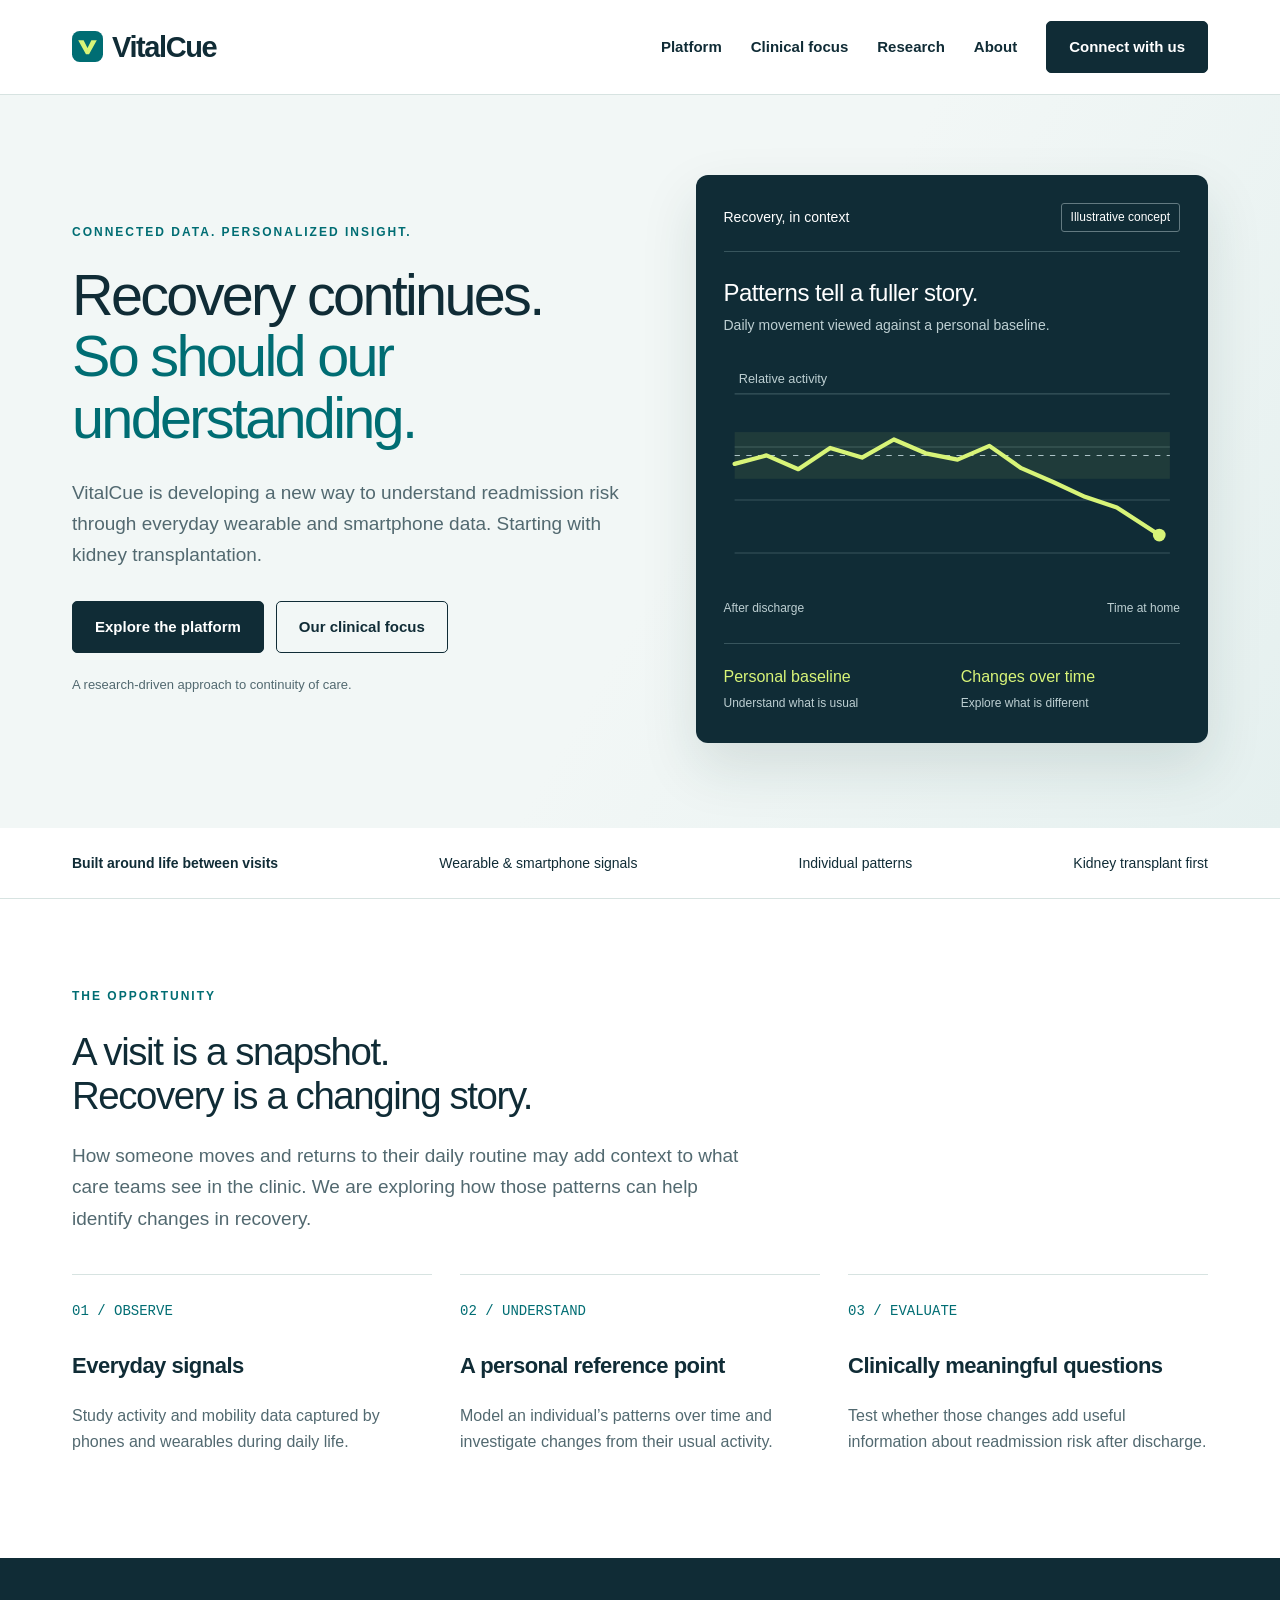
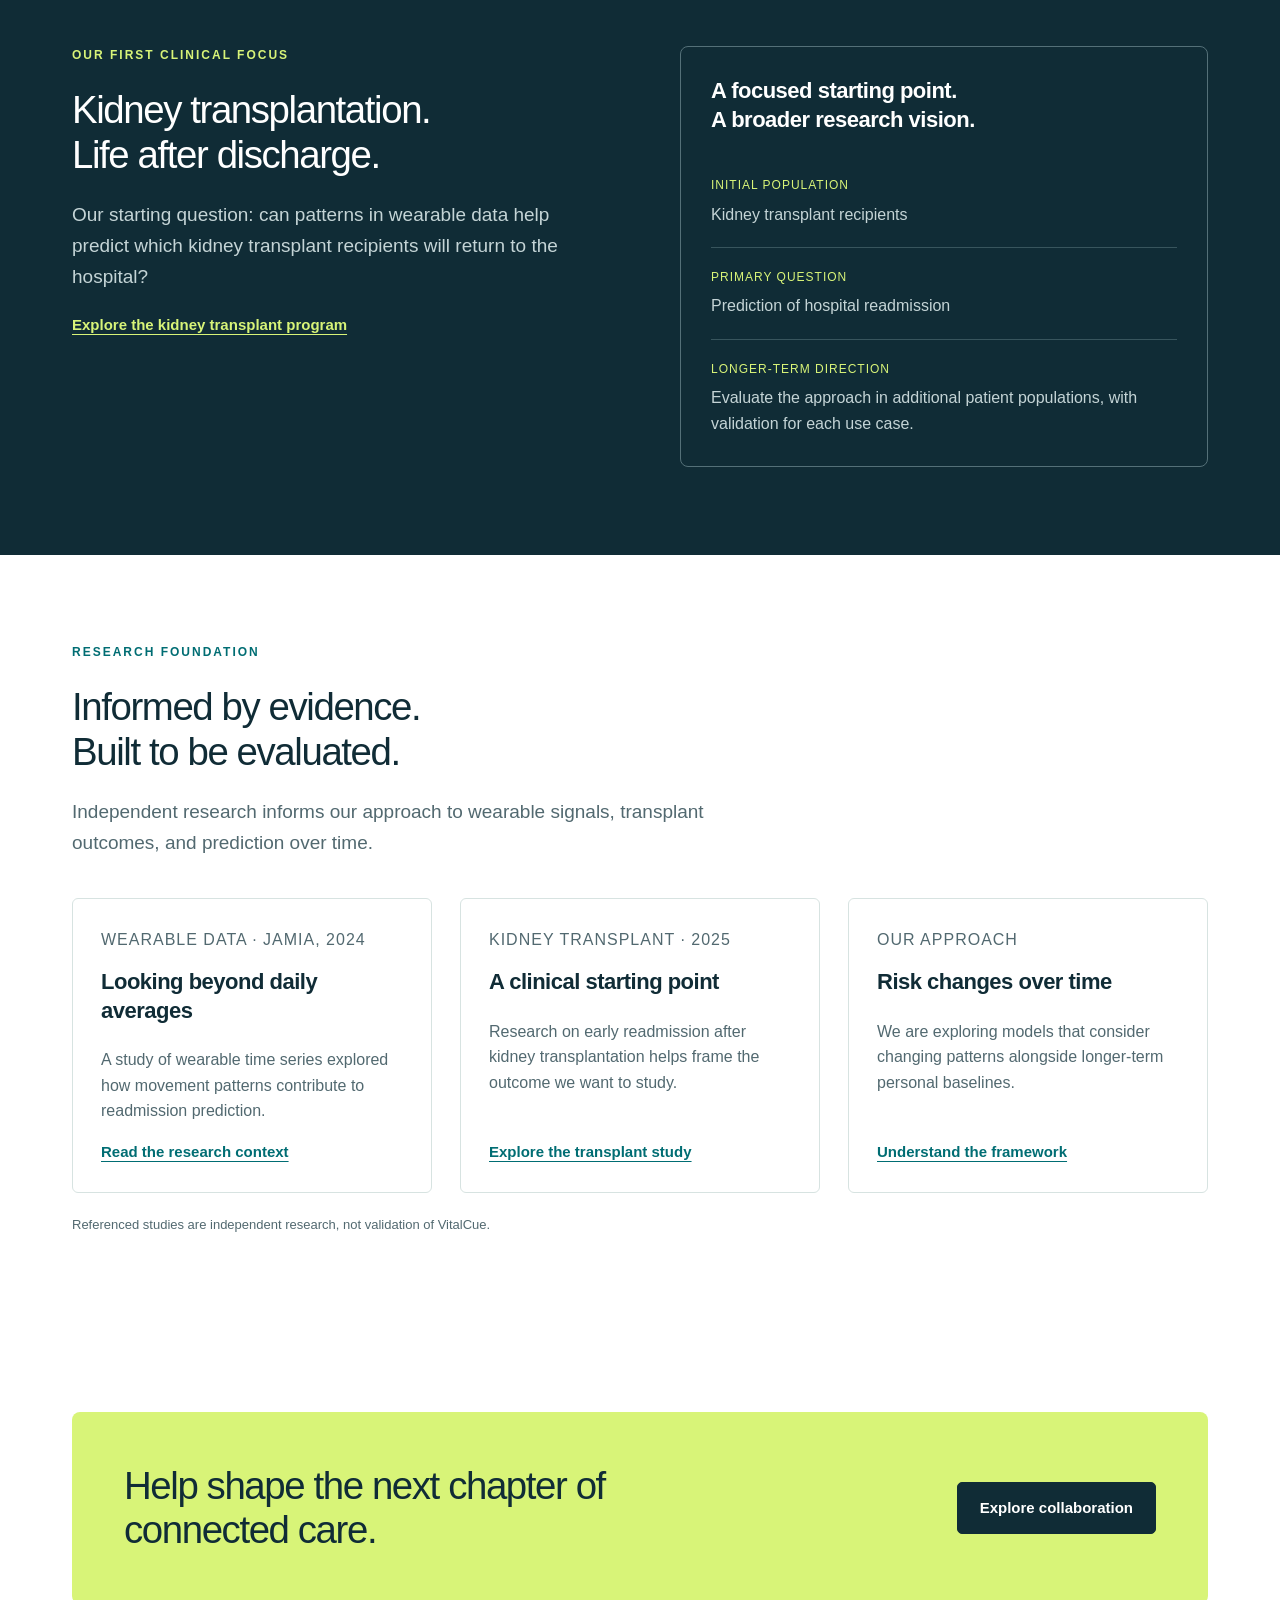
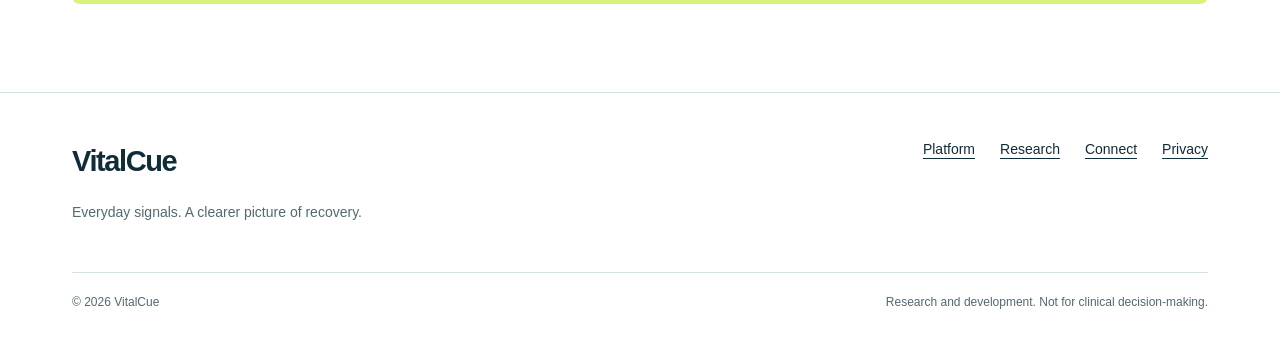
==== index.html @ 7e4739a9 "Add files via upload" ====
<!doctype html>
<html lang="en"><head><meta charset="utf-8"><meta name="viewport" content="width=device-width, initial-scale=1"><title>Understanding recovery beyond the clinic | VitalCue</title><meta name="description" content="VitalCue is developing wearable and smartphone data models to study readmission risk, starting with kidney transplant recipients."><meta name="theme-color" content="#006d73"><meta property="og:title" content="Understanding recovery beyond the clinic | VitalCue"><meta property="og:description" content="VitalCue is developing wearable and smartphone data models to study readmission risk, starting with kidney transplant recipients."><meta property="og:type" content="website"><link rel="icon" href="assets/favicon.svg" type="image/svg+xml"><link rel="stylesheet" href="assets/styles.css"><script defer src="assets/config.js"></script><script defer src="assets/site.js"></script></head>
<body><a class="skip" href="#main">Skip to content</a><header class="header"><div class="wrap nav"><a class="brand" href="index.html" aria-label="VitalCue home"><img src="assets/favicon.svg" alt="" width="31" height="31">VitalCue</a><button class="menu" type="button" aria-expanded="false" aria-controls="navigation">Menu</button><nav class="links" id="navigation" aria-label="Main navigation"><a href="platform.html">Platform</a><a href="clinical-focus.html">Clinical focus</a><a href="research.html">Research</a><a href="about.html">About</a><a class="button" href="contact.html">Connect with us</a></nav></div></header><main id="main">
<section class="hero"><div class="wrap hero-grid"><div><p class="eyebrow">Connected data. Personalized insight.</p><h1>Recovery continues.<br><em>So should our understanding.</em></h1><p class="lead">VitalCue is developing a new way to understand readmission risk through everyday wearable and smartphone data. Starting with kidney transplantation.</p><div class="actions"><a class="button" href="platform.html">Explore the platform</a><a class="button outline" href="clinical-focus.html">Our clinical focus</a></div><p class="note">A research-driven approach to continuity of care.</p></div><div class="signal"><div class="signal-top"><span>Recovery, in context</span><span class="tag">Illustrative concept</span></div><h3>Patterns tell a fuller story.</h3><p>Daily movement viewed against a personal baseline.</p><svg viewBox="0 0 430 210" role="img" aria-labelledby="chart-title chart-desc"><title id="chart-title">Conceptual activity trend after discharge</title><desc id="chart-desc">An illustrative activity line varies around a baseline before declining. It contains no patient data and represents no validated model output.</desc><g stroke="#38555d" stroke-width="1"><path d="M10 30H420M10 80H420M10 130H420M10 180H420"/></g><rect x="10" y="66" width="410" height="44" fill="#d8f478" opacity=".07"/><path d="M10 88H420" stroke="#adc3c7" stroke-dasharray="5 6"/><path d="M10 96L40 88L70 101L100 81L130 90L160 73L190 86L220 92L250 79L280 100L310 113L340 127L370 137L410 163" fill="none" stroke="#d8f478" stroke-width="4" stroke-linecap="round" stroke-linejoin="round"/><circle cx="410" cy="163" r="6" fill="#d8f478"/><text x="14" y="20" fill="#bdcfd2" font-size="12">Relative activity</text></svg><div class="chart-labels"><span>After discharge</span><span>Time at home</span></div><div class="signal-bottom"><div><strong>Personal baseline</strong><span>Understand what is usual</span></div><div><strong>Changes over time</strong><span>Explore what is different</span></div></div></div></div></section>
<div class="strip"><div class="wrap"><strong>Built around life between visits</strong><span>Wearable &amp; smartphone signals</span><span>Individual patterns</span><span>Kidney transplant first</span></div></div>
<section class="section"><div class="wrap"><div class="intro"><p class="eyebrow">The opportunity</p><h2>A visit is a snapshot.<br>Recovery is a changing story.</h2><p class="lead">How someone moves and returns to their daily routine may add context to what care teams see in the clinic. We are exploring how those patterns can help identify changes in recovery.</p></div><div class="grid3"><article class="feature"><span class="number">01 / OBSERVE</span><h3>Everyday signals</h3><p>Study activity and mobility data captured by phones and wearables during daily life.</p></article><article class="feature"><span class="number">02 / UNDERSTAND</span><h3>A personal reference point</h3><p>Model an individual’s patterns over time and investigate changes from their usual activity.</p></article><article class="feature"><span class="number">03 / EVALUATE</span><h3>Clinically meaningful questions</h3><p>Test whether those changes add useful information about readmission risk after discharge.</p></article></div></div></section>
<section class="section dark"><div class="wrap split"><div><p class="eyebrow">Our first clinical focus</p><h2>Kidney transplantation.<br>Life after discharge.</h2><p class="lead">Our starting question: can patterns in wearable data help predict which kidney transplant recipients will return to the hospital?</p><a class="text-link" href="clinical-focus.html">Explore the kidney transplant program</a></div><div class="focus-panel"><h3>A focused starting point.<br>A broader research vision.</h3><div class="row"><span>INITIAL POPULATION</span><p>Kidney transplant recipients</p></div><div class="row"><span>PRIMARY QUESTION</span><p>Prediction of hospital readmission</p></div><div class="row"><span>LONGER-TERM DIRECTION</span><p>Evaluate the approach in additional patient populations, with validation for each use case.</p></div></div></div></section>
<section class="section"><div class="wrap"><div class="intro"><p class="eyebrow">Research foundation</p><h2>Informed by evidence.<br>Built to be evaluated.</h2><p class="lead">Independent research informs our approach to wearable signals, transplant outcomes, and prediction over time.</p></div><div class="grid3"><article class="card"><p class="meta">Wearable data · JAMIA, 2024</p><h3>Looking beyond daily averages</h3><p>A study of wearable time series explored how movement patterns contribute to readmission prediction.</p><a class="text-link" href="research.html#wearable">Read the research context</a></article><article class="card"><p class="meta">Kidney transplant · 2025</p><h3>A clinical starting point</h3><p>Research on early readmission after kidney transplantation helps frame the outcome we want to study.</p><a class="text-link" href="research.html#transplant">Explore the transplant study</a></article><article class="card"><p class="meta">Our approach</p><h3>Risk changes over time</h3><p>We are exploring models that consider changing patterns alongside longer-term personal baselines.</p><a class="text-link" href="platform.html#modeling">Understand the framework</a></article></div><p class="note">Referenced studies are independent research, not validation of VitalCue.</p></div></section><section class="section"><div class="wrap"><div class="cta"><h2>Help shape the next chapter of connected care.</h2><a class="button" href="contact.html">Explore collaboration</a></div></div></section></main>
<footer class="footer"><div class="wrap"><div class="footer-top"><div><a class="brand" href="index.html">VitalCue</a><p>Everyday signals. A clearer picture of recovery.</p></div><nav class="footer-links" aria-label="Footer navigation"><a href="platform.html">Platform</a><a href="research.html">Research</a><a href="contact.html">Connect</a><a href="privacy.html">Privacy</a></nav></div><div class="footer-bottom"><span>© 2026 VitalCue</span><span>Research and development. Not for clinical decision-making.</span></div></div></footer></body></html>
---- assets/styles.css ----
:root{--ink:#102c36;--muted:#526970;--teal:#006d73;--lime:#d8f478;--pale:#eef5f4;--line:#d7e3e1;--white:#fff}*{box-sizing:border-box}html{scroll-behavior:smooth}body{margin:0;font-family:Arial,Helvetica,sans-serif;color:var(--ink);background:white;line-height:1.6}a{color:inherit;text-underline-offset:4px}button,input,textarea{font:inherit}a,button{touch-action:manipulation}a:focus-visible,button:focus-visible,input:focus-visible,textarea:focus-visible,summary:focus-visible{outline:3px solid #007b83;outline-offset:5px}.wrap{max-width:1200px;margin:auto;padding:0 32px}.skip{position:absolute;top:-80px;background:white;padding:12px;z-index:10}.skip:focus{top:5px}.header{border-bottom:1px solid var(--line);background:#fff}.nav{display:flex;align-items:center;justify-content:space-between;min-height:94px;gap:30px}.brand{text-decoration:none;font-size:29px;letter-spacing:-1.4px;font-weight:750;display:flex;align-items:center;gap:9px}.brand img{width:31px;height:31px}.links{display:flex;align-items:center;gap:29px}.links a{text-decoration:none;font-size:15px;font-weight:600}.links a:hover,.links a[aria-current=page]{color:var(--teal);text-decoration:underline}.button{display:inline-flex;justify-content:center;align-items:center;background:var(--ink);color:white!important;padding:13px 22px;border-radius:5px;text-decoration:none!important;border:1px solid var(--ink);font-weight:600;font-size:15px;cursor:pointer}.button.light{background:var(--lime);color:var(--ink)!important;border-color:var(--lime)}.button.outline{background:transparent;color:var(--ink)!important}.menu{display:none}.eyebrow{text-transform:uppercase;letter-spacing:2px;font-size:12px;font-weight:700;color:var(--teal);margin:0 0 23px}.hero{padding:80px 0 85px;background:linear-gradient(120deg,#f2f7f6 55%,#e5f0ef)}.hero-grid{display:grid;grid-template-columns:1.08fr 1fr;align-items:center;gap:70px}h1,h2,h3,p{margin-top:0}h1{font-size:clamp(40px,4.5vw,64px);font-weight:500;line-height:1.07;letter-spacing:-2.7px;margin-bottom:27px}h1 em{font-style:normal;color:var(--teal)}h2{font-size:clamp(30px,3vw,42px);line-height:1.15;font-weight:500;letter-spacing:-1.4px;margin-bottom:22px}h3{font-size:22px;line-height:1.3;font-weight:600;letter-spacing:-.5px}.lead{font-size:19px;color:var(--muted);max-width:680px;line-height:1.65}.actions{display:flex;gap:12px;flex-wrap:wrap;margin-top:30px}.note{font-size:13px;color:var(--muted);margin:22px 0 0}.signal{background:var(--ink);color:white;border-radius:12px;padding:28px;box-shadow:0 24px 55px #163f3b20}.signal-top{display:flex;justify-content:space-between;align-items:center;border-bottom:1px solid #38555d;padding-bottom:19px;margin-bottom:25px;font-size:14px}.tag{font-size:12px;padding:4px 9px;border:1px solid #637a81;border-radius:3px}.signal h3{font-size:24px;font-weight:500;margin-bottom:6px}.signal p{font-size:14px;color:#bdcfd2}.signal svg{width:100%;height:auto;display:block;margin:25px 0 14px}.chart-labels{display:flex;justify-content:space-between;font-size:12px;color:#bdcfd2}.signal-bottom{margin-top:25px;padding-top:20px;border-top:1px solid #38555d;display:grid;grid-template-columns:1fr 1fr;gap:18px}.signal-bottom strong{color:var(--lime);display:block;font-size:16px;font-weight:500}.signal-bottom span{font-size:12px;color:#bdcfd2}.strip{border-bottom:1px solid var(--line)}.strip .wrap{padding-top:24px;padding-bottom:24px;display:flex;justify-content:space-between;gap:20px;font-size:14px}.strip strong{font-weight:600}.section{padding:88px 0}.intro{max-width:700px;margin-bottom:40px}.grid3{display:grid;grid-template-columns:repeat(3,1fr);gap:28px}.feature{border-top:1px solid var(--line);padding-top:25px}.number{font-family:monospace;color:var(--teal);font-size:14px;display:block;margin-bottom:30px}.feature p,.card p{color:var(--muted);font-size:16px}.text-link{font-size:15px;font-weight:600;color:var(--teal)}.split{display:grid;grid-template-columns:1fr 1fr;gap:80px;align-items:start}.dark{background:var(--ink);color:white}.dark .eyebrow{color:var(--lime)}.dark p{color:#c4d4d6}.dark .text-link{color:var(--lime)}.focus-panel{border:1px solid #547078;border-radius:8px;padding:30px}.focus-panel .row{padding:20px 0;border-bottom:1px solid #38555d}.focus-panel .row:last-child{border-bottom:0;padding-bottom:0}.focus-panel .row span{font-size:12px;letter-spacing:1px;color:var(--lime);display:block;margin-bottom:6px}.focus-panel .row p{margin:0;font-size:16px}.pale{background:var(--pale)}.card{padding:28px;border:1px solid var(--line);border-radius:6px;background:white;display:flex;flex-direction:column}.card .text-link{margin-top:auto}.meta{font-size:12px;text-transform:uppercase;letter-spacing:1px;color:var(--teal);margin-bottom:15px}.cta{background:var(--lime);padding:52px;border-radius:8px;display:flex;align-items:center;justify-content:space-between;gap:40px}.cta h2{max-width:650px;margin:0}.footer{padding:45px 0 25px;border-top:1px solid var(--line)}.footer-top{display:flex;justify-content:space-between;gap:25px}.footer p{font-size:14px;color:var(--muted);max-width:410px;margin-top:16px}.footer-links{display:flex;gap:25px;font-size:14px;align-items:flex-start}.footer-bottom{margin-top:35px;border-top:1px solid var(--line);padding-top:20px;font-size:12px;color:var(--muted);display:flex;justify-content:space-between;gap:25px}.page-hero{padding:70px 0 55px;background:var(--pale)}.page-hero h1{max-width:900px}.reading{max-width:800px}.reading p,.reading li{color:var(--muted)}.reading h2{margin-top:45px;font-size:30px}.reading h2:first-child{margin-top:0}.research-list{display:grid;gap:20px}.research-item{padding:30px 0;border-bottom:1px solid var(--line);display:grid;grid-template-columns:190px 1fr;gap:35px}.research-item h3{max-width:780px}.research-item p{color:var(--muted);max-width:780px}.research-item .meta{margin-top:5px}.principles{display:grid;grid-template-columns:1fr 1fr;gap:30px}.principles article{border-top:1px solid var(--line);padding-top:25px}details{border-bottom:1px solid var(--line);padding:20px 0}summary{cursor:pointer;font-weight:600;list-style-position:outside;margin-left:20px}details p{margin:15px 0 0;color:var(--muted)}.team{display:flex;flex-wrap:wrap;gap:12px}.person{padding:12px 18px;background:var(--pale);border-radius:4px}.contact-form{display:grid;gap:17px}.contact-form label{display:grid;gap:7px;font-size:14px;font-weight:600}input,textarea{width:100%;border:1px solid #9cb1b5;border-radius:4px;padding:12px;background:white;color:var(--ink)}textarea{min-height:140px;resize:vertical}.contact-status{padding:18px;background:var(--pale);font-size:14px}.hidden{display:none!important}@media(max-width:900px){.links{gap:16px}.hero-grid{gap:35px}.hero{padding:55px 0}h1{font-size:46px}.split{gap:40px}.grid3{gap:16px}.card{padding:22px}}@media(max-width:720px){.wrap{padding:0 22px}.nav{min-height:76px;flex-wrap:wrap;gap:0}.menu{display:block;border:1px solid var(--line);background:white;padding:7px 12px;border-radius:4px}.links{display:none;width:100%;flex-direction:column;align-items:stretch;gap:0;padding-bottom:18px}.links.open{display:flex}.links a{padding:12px 0}.links .button{margin-top:8px}.hero-grid,.split,.grid3,.principles{grid-template-columns:1fr}.hero-grid{gap:35px}h1{font-size:43px;letter-spacing:-1.8px}.hero{padding:48px 0}.lead{font-size:18px}.signal{padding:24px}.strip .wrap{flex-direction:column;gap:7px}.section{padding:58px 0}.grid3{gap:28px}.split{gap:35px}.cta{padding:30px;align-items:flex-start;flex-direction:column;gap:25px}.cta h2{font-size:30px}.footer-top,.footer-bottom{flex-direction:column}.footer-links{flex-wrap:wrap;gap:18px}.research-item{grid-template-columns:1fr;gap:0}.research-item .meta{margin-bottom:12px}.page-hero{padding:50px 0 35px}}@media(prefers-reduced-motion:reduce){html{scroll-behavior:auto}}
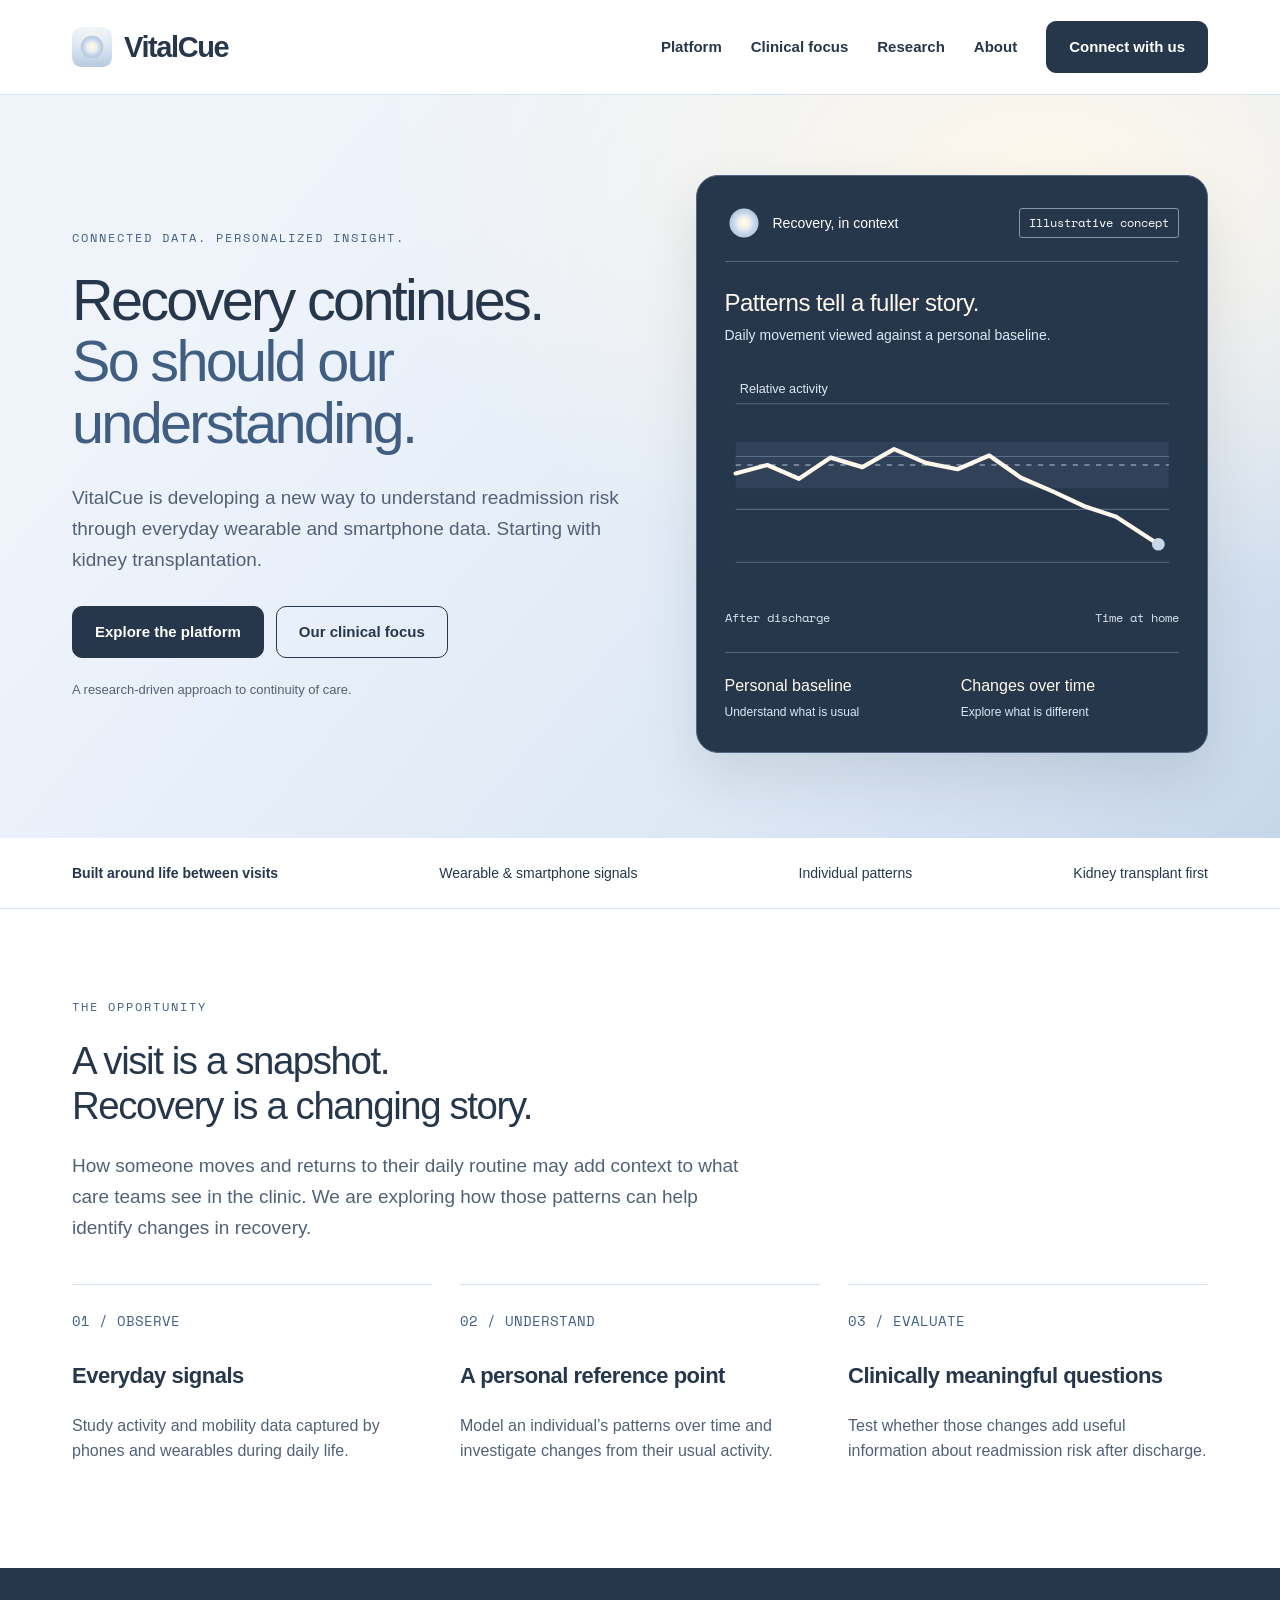
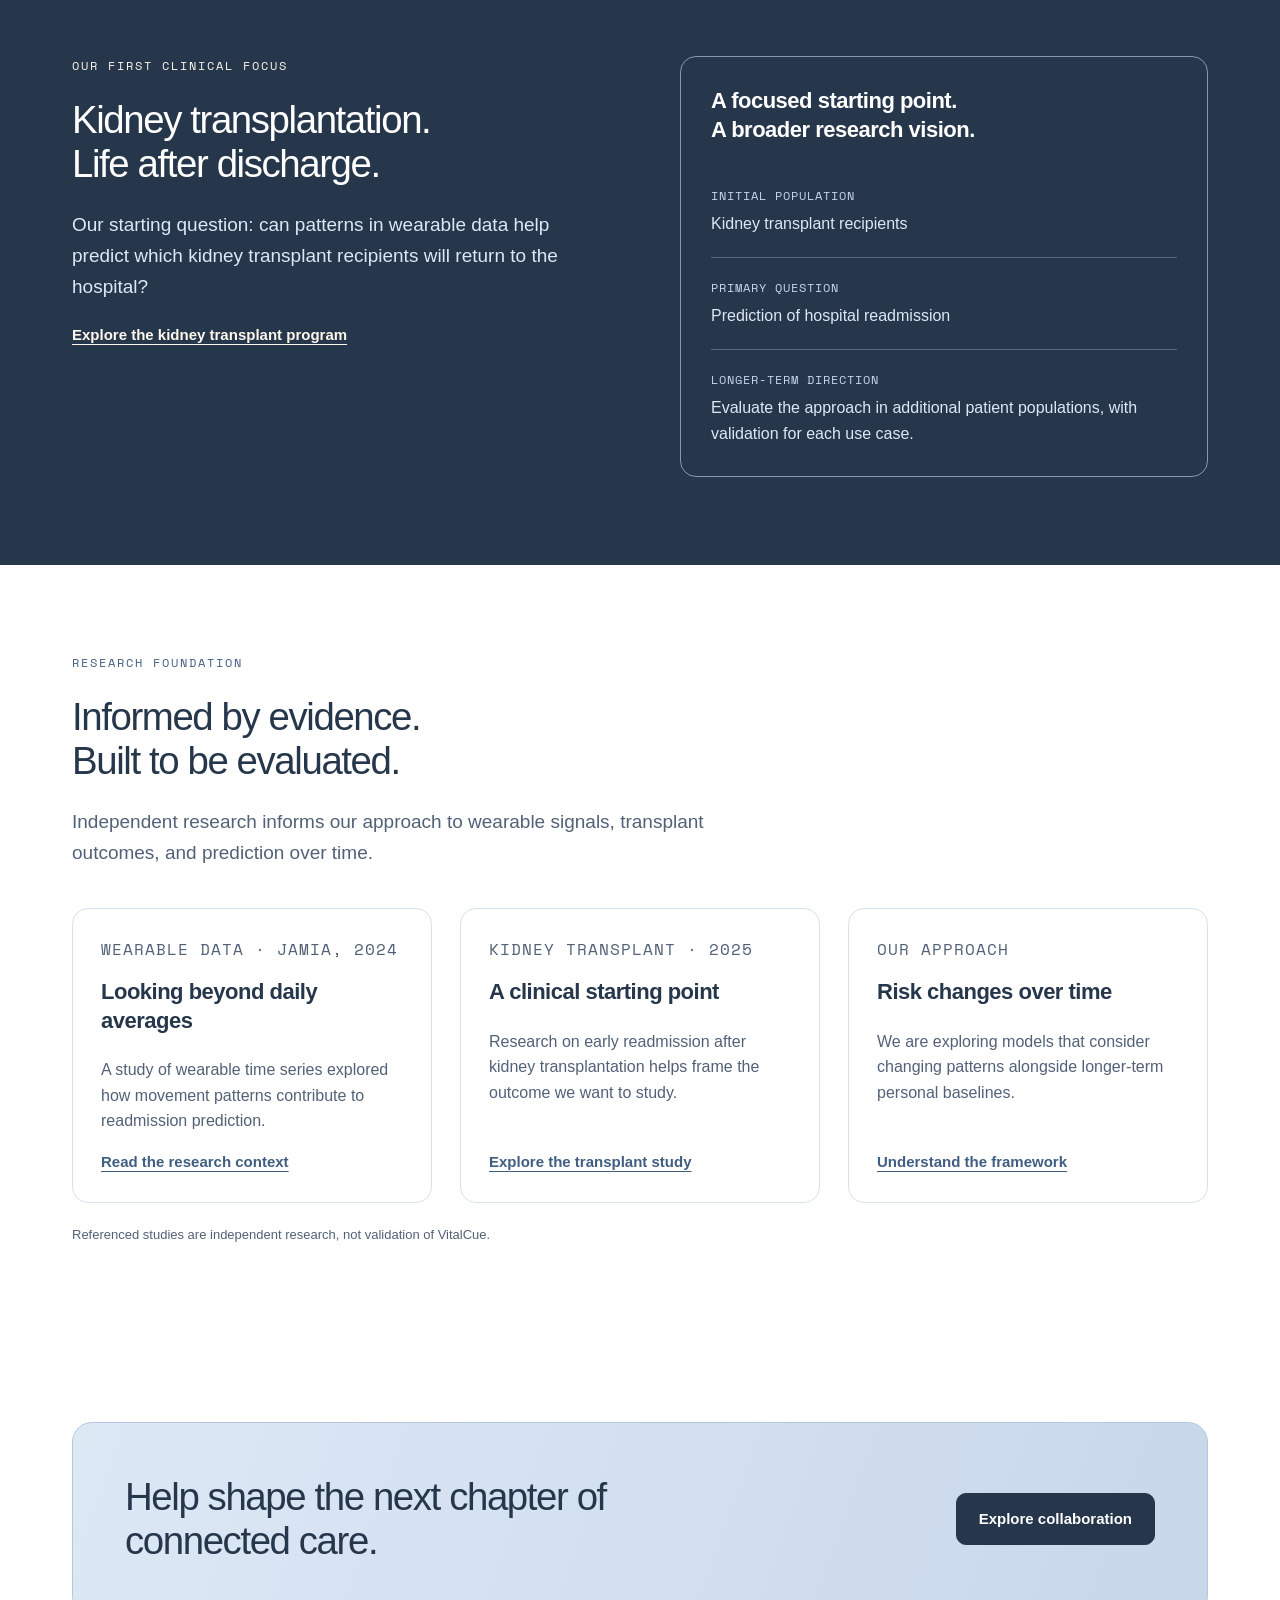
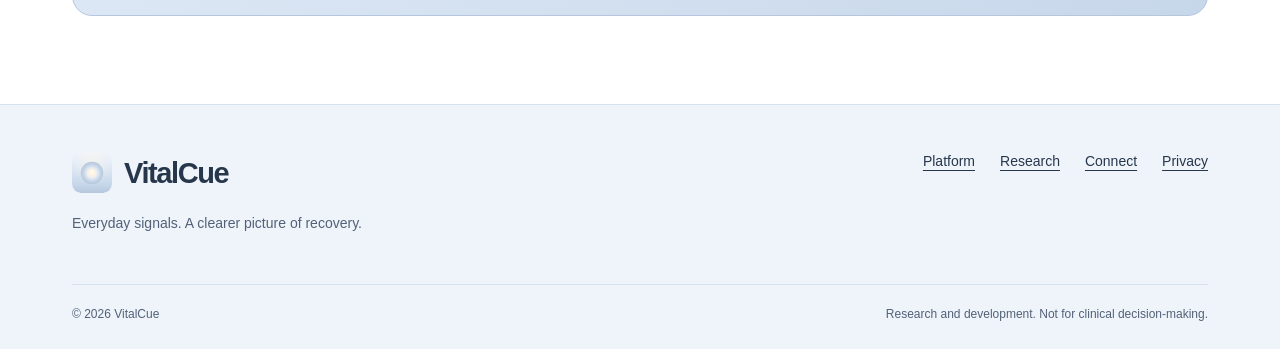
==== commit 8b606e0e: "app assets for design cohesion" ====
--- a/index.html
+++ b/index.html
@@ -1,9 +1,9 @@
 <!doctype html>
-<html lang="en"><head><meta charset="utf-8"><meta name="viewport" content="width=device-width, initial-scale=1"><title>Understanding recovery beyond the clinic | VitalCue</title><meta name="description" content="VitalCue is developing wearable and smartphone data models to study readmission risk, starting with kidney transplant recipients."><meta name="theme-color" content="#006d73"><meta property="og:title" content="Understanding recovery beyond the clinic | VitalCue"><meta property="og:description" content="VitalCue is developing wearable and smartphone data models to study readmission risk, starting with kidney transplant recipients."><meta property="og:type" content="website"><link rel="icon" href="assets/favicon.svg" type="image/svg+xml"><link rel="stylesheet" href="assets/styles.css"><script defer src="assets/config.js"></script><script defer src="assets/site.js"></script></head>
-<body><a class="skip" href="#main">Skip to content</a><header class="header"><div class="wrap nav"><a class="brand" href="index.html" aria-label="VitalCue home"><img src="assets/favicon.svg" alt="" width="31" height="31">VitalCue</a><button class="menu" type="button" aria-expanded="false" aria-controls="navigation">Menu</button><nav class="links" id="navigation" aria-label="Main navigation"><a href="platform.html">Platform</a><a href="clinical-focus.html">Clinical focus</a><a href="research.html">Research</a><a href="about.html">About</a><a class="button" href="contact.html">Connect with us</a></nav></div></header><main id="main">
-<section class="hero"><div class="wrap hero-grid"><div><p class="eyebrow">Connected data. Personalized insight.</p><h1>Recovery continues.<br><em>So should our understanding.</em></h1><p class="lead">VitalCue is developing a new way to understand readmission risk through everyday wearable and smartphone data. Starting with kidney transplantation.</p><div class="actions"><a class="button" href="platform.html">Explore the platform</a><a class="button outline" href="clinical-focus.html">Our clinical focus</a></div><p class="note">A research-driven approach to continuity of care.</p></div><div class="signal"><div class="signal-top"><span>Recovery, in context</span><span class="tag">Illustrative concept</span></div><h3>Patterns tell a fuller story.</h3><p>Daily movement viewed against a personal baseline.</p><svg viewBox="0 0 430 210" role="img" aria-labelledby="chart-title chart-desc"><title id="chart-title">Conceptual activity trend after discharge</title><desc id="chart-desc">An illustrative activity line varies around a baseline before declining. It contains no patient data and represents no validated model output.</desc><g stroke="#38555d" stroke-width="1"><path d="M10 30H420M10 80H420M10 130H420M10 180H420"/></g><rect x="10" y="66" width="410" height="44" fill="#d8f478" opacity=".07"/><path d="M10 88H420" stroke="#adc3c7" stroke-dasharray="5 6"/><path d="M10 96L40 88L70 101L100 81L130 90L160 73L190 86L220 92L250 79L280 100L310 113L340 127L370 137L410 163" fill="none" stroke="#d8f478" stroke-width="4" stroke-linecap="round" stroke-linejoin="round"/><circle cx="410" cy="163" r="6" fill="#d8f478"/><text x="14" y="20" fill="#bdcfd2" font-size="12">Relative activity</text></svg><div class="chart-labels"><span>After discharge</span><span>Time at home</span></div><div class="signal-bottom"><div><strong>Personal baseline</strong><span>Understand what is usual</span></div><div><strong>Changes over time</strong><span>Explore what is different</span></div></div></div></div></section>
+<html lang="en"><head><meta charset="utf-8"><meta name="viewport" content="width=device-width, initial-scale=1"><title>Understanding recovery beyond the clinic | VitalCue</title><meta name="description" content="VitalCue is developing wearable and smartphone data models to study readmission risk, starting with kidney transplant recipients."><meta name="theme-color" content="#C7D7EA"><meta property="og:title" content="Understanding recovery beyond the clinic | VitalCue"><meta property="og:description" content="VitalCue is developing wearable and smartphone data models to study readmission risk, starting with kidney transplant recipients."><meta property="og:type" content="website"><link rel="stylesheet" href="assets/styles.css?v=app-brand-1"><script defer src="assets/config.js"></script><script defer src="assets/site.js"></script><link rel="icon" href="assets/app-icon.svg?v=1" type="image/svg+xml"><link rel="icon" href="assets/app-favicon.png?v=1" type="image/png" sizes="48x48"><link rel="apple-touch-icon" href="assets/app-touch-icon.png"></head>
+<body><a class="skip" href="#main">Skip to content</a><header class="header"><div class="wrap nav"><a class="brand" href="index.html" aria-label="VitalCue home"><img src="assets/app-icon.svg" alt="" width="40" height="40">VitalCue</a><button class="menu" type="button" aria-expanded="false" aria-controls="navigation">Menu</button><nav class="links" id="navigation" aria-label="Main navigation"><a href="platform.html">Platform</a><a href="clinical-focus.html">Clinical focus</a><a href="research.html">Research</a><a href="about.html">About</a><a class="button" href="contact.html">Connect with us</a></nav></div></header><main id="main">
+<section class="hero"><div class="wrap hero-grid"><div><p class="eyebrow">Connected data. Personalized insight.</p><h1>Recovery continues.<br><em>So should our understanding.</em></h1><p class="lead">VitalCue is developing a new way to understand readmission risk through everyday wearable and smartphone data. Starting with kidney transplantation.</p><div class="actions"><a class="button" href="platform.html">Explore the platform</a><a class="button outline" href="clinical-focus.html">Our clinical focus</a></div><p class="note">A research-driven approach to continuity of care.</p></div><div class="signal"><div class="signal-top"><span class="signal-title"><img class="orb-mark" src="assets/brand-orb.svg" width="38" height="38" alt="">Recovery, in context</span><span class="tag">Illustrative concept</span></div><h3>Patterns tell a fuller story.</h3><p>Daily movement viewed against a personal baseline.</p><svg viewBox="0 0 430 210" role="img" aria-labelledby="chart-title chart-desc"><title id="chart-title">Conceptual activity trend after discharge</title><desc id="chart-desc">An illustrative activity line varies around a baseline before declining. It contains no patient data and represents no validated model output.</desc><g stroke="#526781" stroke-width="1"><path d="M10 30H420M10 80H420M10 130H420M10 180H420"/></g><rect x="10" y="66" width="410" height="44" fill="#C7D7EA" opacity=".07"/><path d="M10 88H420" stroke="#B6C7DD" stroke-dasharray="5 6"/><path d="M10 96L40 88L70 101L100 81L130 90L160 73L190 86L220 92L250 79L280 100L310 113L340 127L370 137L410 163" fill="none" stroke="#FFF8EC" stroke-width="4" stroke-linecap="round" stroke-linejoin="round"/><circle cx="410" cy="163" r="6" fill="#C7D7EA"/><text x="14" y="20" fill="#DDE8F5" font-size="12">Relative activity</text></svg><div class="chart-labels"><span>After discharge</span><span>Time at home</span></div><div class="signal-bottom"><div><strong>Personal baseline</strong><span>Understand what is usual</span></div><div><strong>Changes over time</strong><span>Explore what is different</span></div></div></div></div></section>
 <div class="strip"><div class="wrap"><strong>Built around life between visits</strong><span>Wearable &amp; smartphone signals</span><span>Individual patterns</span><span>Kidney transplant first</span></div></div>
 <section class="section"><div class="wrap"><div class="intro"><p class="eyebrow">The opportunity</p><h2>A visit is a snapshot.<br>Recovery is a changing story.</h2><p class="lead">How someone moves and returns to their daily routine may add context to what care teams see in the clinic. We are exploring how those patterns can help identify changes in recovery.</p></div><div class="grid3"><article class="feature"><span class="number">01 / OBSERVE</span><h3>Everyday signals</h3><p>Study activity and mobility data captured by phones and wearables during daily life.</p></article><article class="feature"><span class="number">02 / UNDERSTAND</span><h3>A personal reference point</h3><p>Model an individual’s patterns over time and investigate changes from their usual activity.</p></article><article class="feature"><span class="number">03 / EVALUATE</span><h3>Clinically meaningful questions</h3><p>Test whether those changes add useful information about readmission risk after discharge.</p></article></div></div></section>
 <section class="section dark"><div class="wrap split"><div><p class="eyebrow">Our first clinical focus</p><h2>Kidney transplantation.<br>Life after discharge.</h2><p class="lead">Our starting question: can patterns in wearable data help predict which kidney transplant recipients will return to the hospital?</p><a class="text-link" href="clinical-focus.html">Explore the kidney transplant program</a></div><div class="focus-panel"><h3>A focused starting point.<br>A broader research vision.</h3><div class="row"><span>INITIAL POPULATION</span><p>Kidney transplant recipients</p></div><div class="row"><span>PRIMARY QUESTION</span><p>Prediction of hospital readmission</p></div><div class="row"><span>LONGER-TERM DIRECTION</span><p>Evaluate the approach in additional patient populations, with validation for each use case.</p></div></div></div></section>
 <section class="section"><div class="wrap"><div class="intro"><p class="eyebrow">Research foundation</p><h2>Informed by evidence.<br>Built to be evaluated.</h2><p class="lead">Independent research informs our approach to wearable signals, transplant outcomes, and prediction over time.</p></div><div class="grid3"><article class="card"><p class="meta">Wearable data · JAMIA, 2024</p><h3>Looking beyond daily averages</h3><p>A study of wearable time series explored how movement patterns contribute to readmission prediction.</p><a class="text-link" href="research.html#wearable">Read the research context</a></article><article class="card"><p class="meta">Kidney transplant · 2025</p><h3>A clinical starting point</h3><p>Research on early readmission after kidney transplantation helps frame the outcome we want to study.</p><a class="text-link" href="research.html#transplant">Explore the transplant study</a></article><article class="card"><p class="meta">Our approach</p><h3>Risk changes over time</h3><p>We are exploring models that consider changing patterns alongside longer-term personal baselines.</p><a class="text-link" href="platform.html#modeling">Understand the framework</a></article></div><p class="note">Referenced studies are independent research, not validation of VitalCue.</p></div></section><section class="section"><div class="wrap"><div class="cta"><h2>Help shape the next chapter of connected care.</h2><a class="button" href="contact.html">Explore collaboration</a></div></div></section></main>
-<footer class="footer"><div class="wrap"><div class="footer-top"><div><a class="brand" href="index.html">VitalCue</a><p>Everyday signals. A clearer picture of recovery.</p></div><nav class="footer-links" aria-label="Footer navigation"><a href="platform.html">Platform</a><a href="research.html">Research</a><a href="contact.html">Connect</a><a href="privacy.html">Privacy</a></nav></div><div class="footer-bottom"><span>© 2026 VitalCue</span><span>Research and development. Not for clinical decision-making.</span></div></div></footer></body></html>+<footer class="footer"><div class="wrap"><div class="footer-top"><div><a class="brand" href="index.html"><img src="assets/app-icon.svg" width="40" height="40" alt="">VitalCue</a><p>Everyday signals. A clearer picture of recovery.</p></div><nav class="footer-links" aria-label="Footer navigation"><a href="platform.html">Platform</a><a href="research.html">Research</a><a href="contact.html">Connect</a><a href="privacy.html">Privacy</a></nav></div><div class="footer-bottom"><span>© 2026 VitalCue</span><span>Research and development. Not for clinical decision-making.</span></div></div></footer></body></html>
--- a/assets/styles.css
+++ b/assets/styles.css
@@ -1 +1,16 @@
-:root{--ink:#102c36;--muted:#526970;--teal:#006d73;--lime:#d8f478;--pale:#eef5f4;--line:#d7e3e1;--white:#fff}*{box-sizing:border-box}html{scroll-behavior:smooth}body{margin:0;font-family:Arial,Helvetica,sans-serif;color:var(--ink);background:white;line-height:1.6}a{color:inherit;text-underline-offset:4px}button,input,textarea{font:inherit}a,button{touch-action:manipulation}a:focus-visible,button:focus-visible,input:focus-visible,textarea:focus-visible,summary:focus-visible{outline:3px solid #007b83;outline-offset:5px}.wrap{max-width:1200px;margin:auto;padding:0 32px}.skip{position:absolute;top:-80px;background:white;padding:12px;z-index:10}.skip:focus{top:5px}.header{border-bottom:1px solid var(--line);background:#fff}.nav{display:flex;align-items:center;justify-content:space-between;min-height:94px;gap:30px}.brand{text-decoration:none;font-size:29px;letter-spacing:-1.4px;font-weight:750;display:flex;align-items:center;gap:9px}.brand img{width:31px;height:31px}.links{display:flex;align-items:center;gap:29px}.links a{text-decoration:none;font-size:15px;font-weight:600}.links a:hover,.links a[aria-current=page]{color:var(--teal);text-decoration:underline}.button{display:inline-flex;justify-content:center;align-items:center;background:var(--ink);color:white!important;padding:13px 22px;border-radius:5px;text-decoration:none!important;border:1px solid var(--ink);font-weight:600;font-size:15px;cursor:pointer}.button.light{background:var(--lime);color:var(--ink)!important;border-color:var(--lime)}.button.outline{background:transparent;color:var(--ink)!important}.menu{display:none}.eyebrow{text-transform:uppercase;letter-spacing:2px;font-size:12px;font-weight:700;color:var(--teal);margin:0 0 23px}.hero{padding:80px 0 85px;background:linear-gradient(120deg,#f2f7f6 55%,#e5f0ef)}.hero-grid{display:grid;grid-template-columns:1.08fr 1fr;align-items:center;gap:70px}h1,h2,h3,p{margin-top:0}h1{font-size:clamp(40px,4.5vw,64px);font-weight:500;line-height:1.07;letter-spacing:-2.7px;margin-bottom:27px}h1 em{font-style:normal;color:var(--teal)}h2{font-size:clamp(30px,3vw,42px);line-height:1.15;font-weight:500;letter-spacing:-1.4px;margin-bottom:22px}h3{font-size:22px;line-height:1.3;font-weight:600;letter-spacing:-.5px}.lead{font-size:19px;color:var(--muted);max-width:680px;line-height:1.65}.actions{display:flex;gap:12px;flex-wrap:wrap;margin-top:30px}.note{font-size:13px;color:var(--muted);margin:22px 0 0}.signal{background:var(--ink);color:white;border-radius:12px;padding:28px;box-shadow:0 24px 55px #163f3b20}.signal-top{display:flex;justify-content:space-between;align-items:center;border-bottom:1px solid #38555d;padding-bottom:19px;margin-bottom:25px;font-size:14px}.tag{font-size:12px;padding:4px 9px;border:1px solid #637a81;border-radius:3px}.signal h3{font-size:24px;font-weight:500;margin-bottom:6px}.signal p{font-size:14px;color:#bdcfd2}.signal svg{width:100%;height:auto;display:block;margin:25px 0 14px}.chart-labels{display:flex;justify-content:space-between;font-size:12px;color:#bdcfd2}.signal-bottom{margin-top:25px;padding-top:20px;border-top:1px solid #38555d;display:grid;grid-template-columns:1fr 1fr;gap:18px}.signal-bottom strong{color:var(--lime);display:block;font-size:16px;font-weight:500}.signal-bottom span{font-size:12px;color:#bdcfd2}.strip{border-bottom:1px solid var(--line)}.strip .wrap{padding-top:24px;padding-bottom:24px;display:flex;justify-content:space-between;gap:20px;font-size:14px}.strip strong{font-weight:600}.section{padding:88px 0}.intro{max-width:700px;margin-bottom:40px}.grid3{display:grid;grid-template-columns:repeat(3,1fr);gap:28px}.feature{border-top:1px solid var(--line);padding-top:25px}.number{font-family:monospace;color:var(--teal);font-size:14px;display:block;margin-bottom:30px}.feature p,.card p{color:var(--muted);font-size:16px}.text-link{font-size:15px;font-weight:600;color:var(--teal)}.split{display:grid;grid-template-columns:1fr 1fr;gap:80px;align-items:start}.dark{background:var(--ink);color:white}.dark .eyebrow{color:var(--lime)}.dark p{color:#c4d4d6}.dark .text-link{color:var(--lime)}.focus-panel{border:1px solid #547078;border-radius:8px;padding:30px}.focus-panel .row{padding:20px 0;border-bottom:1px solid #38555d}.focus-panel .row:last-child{border-bottom:0;padding-bottom:0}.focus-panel .row span{font-size:12px;letter-spacing:1px;color:var(--lime);display:block;margin-bottom:6px}.focus-panel .row p{margin:0;font-size:16px}.pale{background:var(--pale)}.card{padding:28px;border:1px solid var(--line);border-radius:6px;background:white;display:flex;flex-direction:column}.card .text-link{margin-top:auto}.meta{font-size:12px;text-transform:uppercase;letter-spacing:1px;color:var(--teal);margin-bottom:15px}.cta{background:var(--lime);padding:52px;border-radius:8px;display:flex;align-items:center;justify-content:space-between;gap:40px}.cta h2{max-width:650px;margin:0}.footer{padding:45px 0 25px;border-top:1px solid var(--line)}.footer-top{display:flex;justify-content:space-between;gap:25px}.footer p{font-size:14px;color:var(--muted);max-width:410px;margin-top:16px}.footer-links{display:flex;gap:25px;font-size:14px;align-items:flex-start}.footer-bottom{margin-top:35px;border-top:1px solid var(--line);padding-top:20px;font-size:12px;color:var(--muted);display:flex;justify-content:space-between;gap:25px}.page-hero{padding:70px 0 55px;background:var(--pale)}.page-hero h1{max-width:900px}.reading{max-width:800px}.reading p,.reading li{color:var(--muted)}.reading h2{margin-top:45px;font-size:30px}.reading h2:first-child{margin-top:0}.research-list{display:grid;gap:20px}.research-item{padding:30px 0;border-bottom:1px solid var(--line);display:grid;grid-template-columns:190px 1fr;gap:35px}.research-item h3{max-width:780px}.research-item p{color:var(--muted);max-width:780px}.research-item .meta{margin-top:5px}.principles{display:grid;grid-template-columns:1fr 1fr;gap:30px}.principles article{border-top:1px solid var(--line);padding-top:25px}details{border-bottom:1px solid var(--line);padding:20px 0}summary{cursor:pointer;font-weight:600;list-style-position:outside;margin-left:20px}details p{margin:15px 0 0;color:var(--muted)}.team{display:flex;flex-wrap:wrap;gap:12px}.person{padding:12px 18px;background:var(--pale);border-radius:4px}.contact-form{display:grid;gap:17px}.contact-form label{display:grid;gap:7px;font-size:14px;font-weight:600}input,textarea{width:100%;border:1px solid #9cb1b5;border-radius:4px;padding:12px;background:white;color:var(--ink)}textarea{min-height:140px;resize:vertical}.contact-status{padding:18px;background:var(--pale);font-size:14px}.hidden{display:none!important}@media(max-width:900px){.links{gap:16px}.hero-grid{gap:35px}.hero{padding:55px 0}h1{font-size:46px}.split{gap:40px}.grid3{gap:16px}.card{padding:22px}}@media(max-width:720px){.wrap{padding:0 22px}.nav{min-height:76px;flex-wrap:wrap;gap:0}.menu{display:block;border:1px solid var(--line);background:white;padding:7px 12px;border-radius:4px}.links{display:none;width:100%;flex-direction:column;align-items:stretch;gap:0;padding-bottom:18px}.links.open{display:flex}.links a{padding:12px 0}.links .button{margin-top:8px}.hero-grid,.split,.grid3,.principles{grid-template-columns:1fr}.hero-grid{gap:35px}h1{font-size:43px;letter-spacing:-1.8px}.hero{padding:48px 0}.lead{font-size:18px}.signal{padding:24px}.strip .wrap{flex-direction:column;gap:7px}.section{padding:58px 0}.grid3{gap:28px}.split{gap:35px}.cta{padding:30px;align-items:flex-start;flex-direction:column;gap:25px}.cta h2{font-size:30px}.footer-top,.footer-bottom{flex-direction:column}.footer-links{flex-wrap:wrap;gap:18px}.research-item{grid-template-columns:1fr;gap:0}.research-item .meta{margin-bottom:12px}.page-hero{padding:50px 0 35px}}@media(prefers-reduced-motion:reduce){html{scroll-behavior:auto}}
+@font-face{font-family:Space Mono;src:url("SpaceMono-Regular.ttf") format("truetype");font-weight:400;font-style:normal;font-display:swap}
+:root{--ink:#26364b;--muted:#526177;--teal:#405e82;--lime:#C7D7EA;--pale:#EFF4FB;--line:#D6E1EE;--white:#fff}*{box-sizing:border-box}html{scroll-behavior:smooth}body{margin:0;font-family:Arial,Helvetica,sans-serif;color:var(--ink);background:white;line-height:1.6}a{color:inherit;text-underline-offset:4px}button,input,textarea{font:inherit}a,button{touch-action:manipulation}a:focus-visible,button:focus-visible,input:focus-visible,textarea:focus-visible,summary:focus-visible{outline:3px solid #405e82;outline-offset:5px}.wrap{max-width:1200px;margin:auto;padding:0 32px}.skip{position:absolute;top:-80px;background:white;padding:12px;z-index:10}.skip:focus{top:5px}.header{border-bottom:1px solid var(--line);background:#fff}.nav{display:flex;align-items:center;justify-content:space-between;min-height:94px;gap:30px}.brand{text-decoration:none;font-size:29px;letter-spacing:-1.4px;font-weight:750;display:flex;align-items:center;gap:9px}.brand img{width:31px;height:31px}.links{display:flex;align-items:center;gap:29px}.links a{text-decoration:none;font-size:15px;font-weight:600}.links a:hover,.links a[aria-current=page]{color:var(--teal);text-decoration:underline}.button{display:inline-flex;justify-content:center;align-items:center;background:var(--ink);color:white!important;padding:13px 22px;border-radius:5px;text-decoration:none!important;border:1px solid var(--ink);font-weight:600;font-size:15px;cursor:pointer}.button.light{background:var(--lime);color:var(--ink)!important;border-color:var(--lime)}.button.outline{background:transparent;color:var(--ink)!important}.menu{display:none}.eyebrow{text-transform:uppercase;letter-spacing:2px;font-size:12px;font-weight:700;color:var(--teal);margin:0 0 23px}.hero{padding:80px 0 85px;background:linear-gradient(120deg,#EFF4FB 55%,#DDE8F5)}.hero-grid{display:grid;grid-template-columns:1.08fr 1fr;align-items:center;gap:70px}h1,h2,h3,p{margin-top:0}h1{font-size:clamp(40px,4.5vw,64px);font-weight:500;line-height:1.07;letter-spacing:-2.7px;margin-bottom:27px}h1 em{font-style:normal;color:var(--teal)}h2{font-size:clamp(30px,3vw,42px);line-height:1.15;font-weight:500;letter-spacing:-1.4px;margin-bottom:22px}h3{font-size:22px;line-height:1.3;font-weight:600;letter-spacing:-.5px}.lead{font-size:19px;color:var(--muted);max-width:680px;line-height:1.65}.actions{display:flex;gap:12px;flex-wrap:wrap;margin-top:30px}.note{font-size:13px;color:var(--muted);margin:22px 0 0}.signal{background:var(--ink);color:white;border-radius:12px;padding:28px;box-shadow:0 24px 55px #26364b20}.signal-top{display:flex;justify-content:space-between;align-items:center;border-bottom:1px solid #526781;padding-bottom:19px;margin-bottom:25px;font-size:14px}.tag{font-size:12px;padding:4px 9px;border:1px solid #8298b3;border-radius:3px}.signal h3{font-size:24px;font-weight:500;margin-bottom:6px}.signal p{font-size:14px;color:#DDE8F5}.signal svg{width:100%;height:auto;display:block;margin:25px 0 14px}.chart-labels{display:flex;justify-content:space-between;font-size:12px;color:#DDE8F5}.signal-bottom{margin-top:25px;padding-top:20px;border-top:1px solid #526781;display:grid;grid-template-columns:1fr 1fr;gap:18px}.signal-bottom strong{color:var(--lime);display:block;font-size:16px;font-weight:500}.signal-bottom span{font-size:12px;color:#DDE8F5}.strip{border-bottom:1px solid var(--line)}.strip .wrap{padding-top:24px;padding-bottom:24px;display:flex;justify-content:space-between;gap:20px;font-size:14px}.strip strong{font-weight:600}.section{padding:88px 0}.intro{max-width:700px;margin-bottom:40px}.grid3{display:grid;grid-template-columns:repeat(3,1fr);gap:28px}.feature{border-top:1px solid var(--line);padding-top:25px}.number{font-family:monospace;color:var(--teal);font-size:14px;display:block;margin-bottom:30px}.feature p,.card p{color:var(--muted);font-size:16px}.text-link{font-size:15px;font-weight:600;color:var(--teal)}.split{display:grid;grid-template-columns:1fr 1fr;gap:80px;align-items:start}.dark{background:var(--ink);color:white}.dark .eyebrow{color:var(--lime)}.dark p{color:#DDE8F5}.dark .text-link{color:var(--lime)}.focus-panel{border:1px solid #8298b3;border-radius:8px;padding:30px}.focus-panel .row{padding:20px 0;border-bottom:1px solid #526781}.focus-panel .row:last-child{border-bottom:0;padding-bottom:0}.focus-panel .row span{font-size:12px;letter-spacing:1px;color:var(--lime);display:block;margin-bottom:6px}.focus-panel .row p{margin:0;font-size:16px}.pale{background:var(--pale)}.card{padding:28px;border:1px solid var(--line);border-radius:6px;background:white;display:flex;flex-direction:column}.card .text-link{margin-top:auto}.meta{font-size:12px;text-transform:uppercase;letter-spacing:1px;color:var(--teal);margin-bottom:15px}.cta{background:var(--lime);padding:52px;border-radius:8px;display:flex;align-items:center;justify-content:space-between;gap:40px}.cta h2{max-width:650px;margin:0}.footer{padding:45px 0 25px;border-top:1px solid var(--line)}.footer-top{display:flex;justify-content:space-between;gap:25px}.footer p{font-size:14px;color:var(--muted);max-width:410px;margin-top:16px}.footer-links{display:flex;gap:25px;font-size:14px;align-items:flex-start}.footer-bottom{margin-top:35px;border-top:1px solid var(--line);padding-top:20px;font-size:12px;color:var(--muted);display:flex;justify-content:space-between;gap:25px}.page-hero{padding:70px 0 55px;background:var(--pale)}.page-hero h1{max-width:900px}.reading{max-width:800px}.reading p,.reading li{color:var(--muted)}.reading h2{margin-top:45px;font-size:30px}.reading h2:first-child{margin-top:0}.research-list{display:grid;gap:20px}.research-item{padding:30px 0;border-bottom:1px solid var(--line);display:grid;grid-template-columns:190px 1fr;gap:35px}.research-item h3{max-width:780px}.research-item p{color:var(--muted);max-width:780px}.research-item .meta{margin-top:5px}.principles{display:grid;grid-template-columns:1fr 1fr;gap:30px}.principles article{border-top:1px solid var(--line);padding-top:25px}details{border-bottom:1px solid var(--line);padding:20px 0}summary{cursor:pointer;font-weight:600;list-style-position:outside;margin-left:20px}details p{margin:15px 0 0;color:var(--muted)}.team{display:flex;flex-wrap:wrap;gap:12px}.person{padding:12px 18px;background:var(--pale);border-radius:4px}.contact-form{display:grid;gap:17px}.contact-form label{display:grid;gap:7px;font-size:14px;font-weight:600}input,textarea{width:100%;border:1px solid #8298b3;border-radius:4px;padding:12px;background:white;color:var(--ink)}textarea{min-height:140px;resize:vertical}.contact-status{padding:18px;background:var(--pale);font-size:14px}.hidden{display:none!important}@media(max-width:900px){.links{gap:16px}.hero-grid{gap:35px}.hero{padding:55px 0}h1{font-size:46px}.split{gap:40px}.grid3{gap:16px}.card{padding:22px}}@media(max-width:720px){.wrap{padding:0 22px}.nav{min-height:76px;flex-wrap:wrap;gap:0}.menu{display:block;border:1px solid var(--line);background:white;padding:7px 12px;border-radius:4px}.links{display:none;width:100%;flex-direction:column;align-items:stretch;gap:0;padding-bottom:18px}.links.open{display:flex}.links a{padding:12px 0}.links .button{margin-top:8px}.hero-grid,.split,.grid3,.principles{grid-template-columns:1fr}.hero-grid{gap:35px}h1{font-size:43px;letter-spacing:-1.8px}.hero{padding:48px 0}.lead{font-size:18px}.signal{padding:24px}.strip .wrap{flex-direction:column;gap:7px}.section{padding:58px 0}.grid3{gap:28px}.split{gap:35px}.cta{padding:30px;align-items:flex-start;flex-direction:column;gap:25px}.cta h2{font-size:30px}.footer-top,.footer-bottom{flex-direction:column}.footer-links{flex-wrap:wrap;gap:18px}.research-item{grid-template-columns:1fr;gap:0}.research-item .meta{margin-bottom:12px}.page-hero{padding:50px 0 35px}}@media(prefers-reduced-motion:reduce){html{scroll-behavior:auto}}
+
+/* App branding: exact iOS accent plus colors from the supplied icon SVG. */
+:root{--app-blue:#C7D7EA;--app-light:#EFF4FB;--app-mid:#DDE8F5;--app-edge:#B6C7DD;--app-cream:#FFF8EC}
+body{font-family:-apple-system,BlinkMacSystemFont,"Segoe UI",Arial,sans-serif}
+.brand img{width:40px;height:40px;border-radius:9px}.brand{gap:12px;font-weight:650}
+.eyebrow,.meta,.number,.tag,.chart-labels,.focus-panel .row span{font-family:"Space Mono",monospace;font-weight:400}
+.hero{background:radial-gradient(ellipse at 82% 12%,#FFF8EC 0%,transparent 46%),linear-gradient(130deg,#EFF4FB 20%,#DDE8F5 70%,#C7D7EA 100%)}
+.page-hero{background:linear-gradient(120deg,#EFF4FB,#DDE8F5)}
+.signal{background:#26364b;border:1px solid #526781;border-radius:22px}.signal h3{color:#FFF8EC}
+.signal-bottom strong{color:#FFF8EC}.signal-top .orb-mark{width:38px;height:38px;flex-shrink:0}.signal-title{display:flex;align-items:center;gap:10px}
+.button{border-radius:10px}.button:hover{background:#405e82;border-color:#405e82}.button.outline:hover{background:#DDE8F5}.button.light:hover{background:#DDE8F5;border-color:#DDE8F5}
+.card,.focus-panel{border-radius:16px}.cta{background:linear-gradient(110deg,#DDE8F5,#C7D7EA);border:1px solid #B6C7DD;border-radius:20px}
+.dark .eyebrow,.dark .text-link{color:#FFF8EC}.focus-panel .row span{color:#C7D7EA}.footer{background:#EFF4FB}
+@media(max-width:720px){.brand img{width:36px;height:36px}.signal-top{gap:8px;flex-wrap:wrap}.signal-top .tag{font-size:12px}}
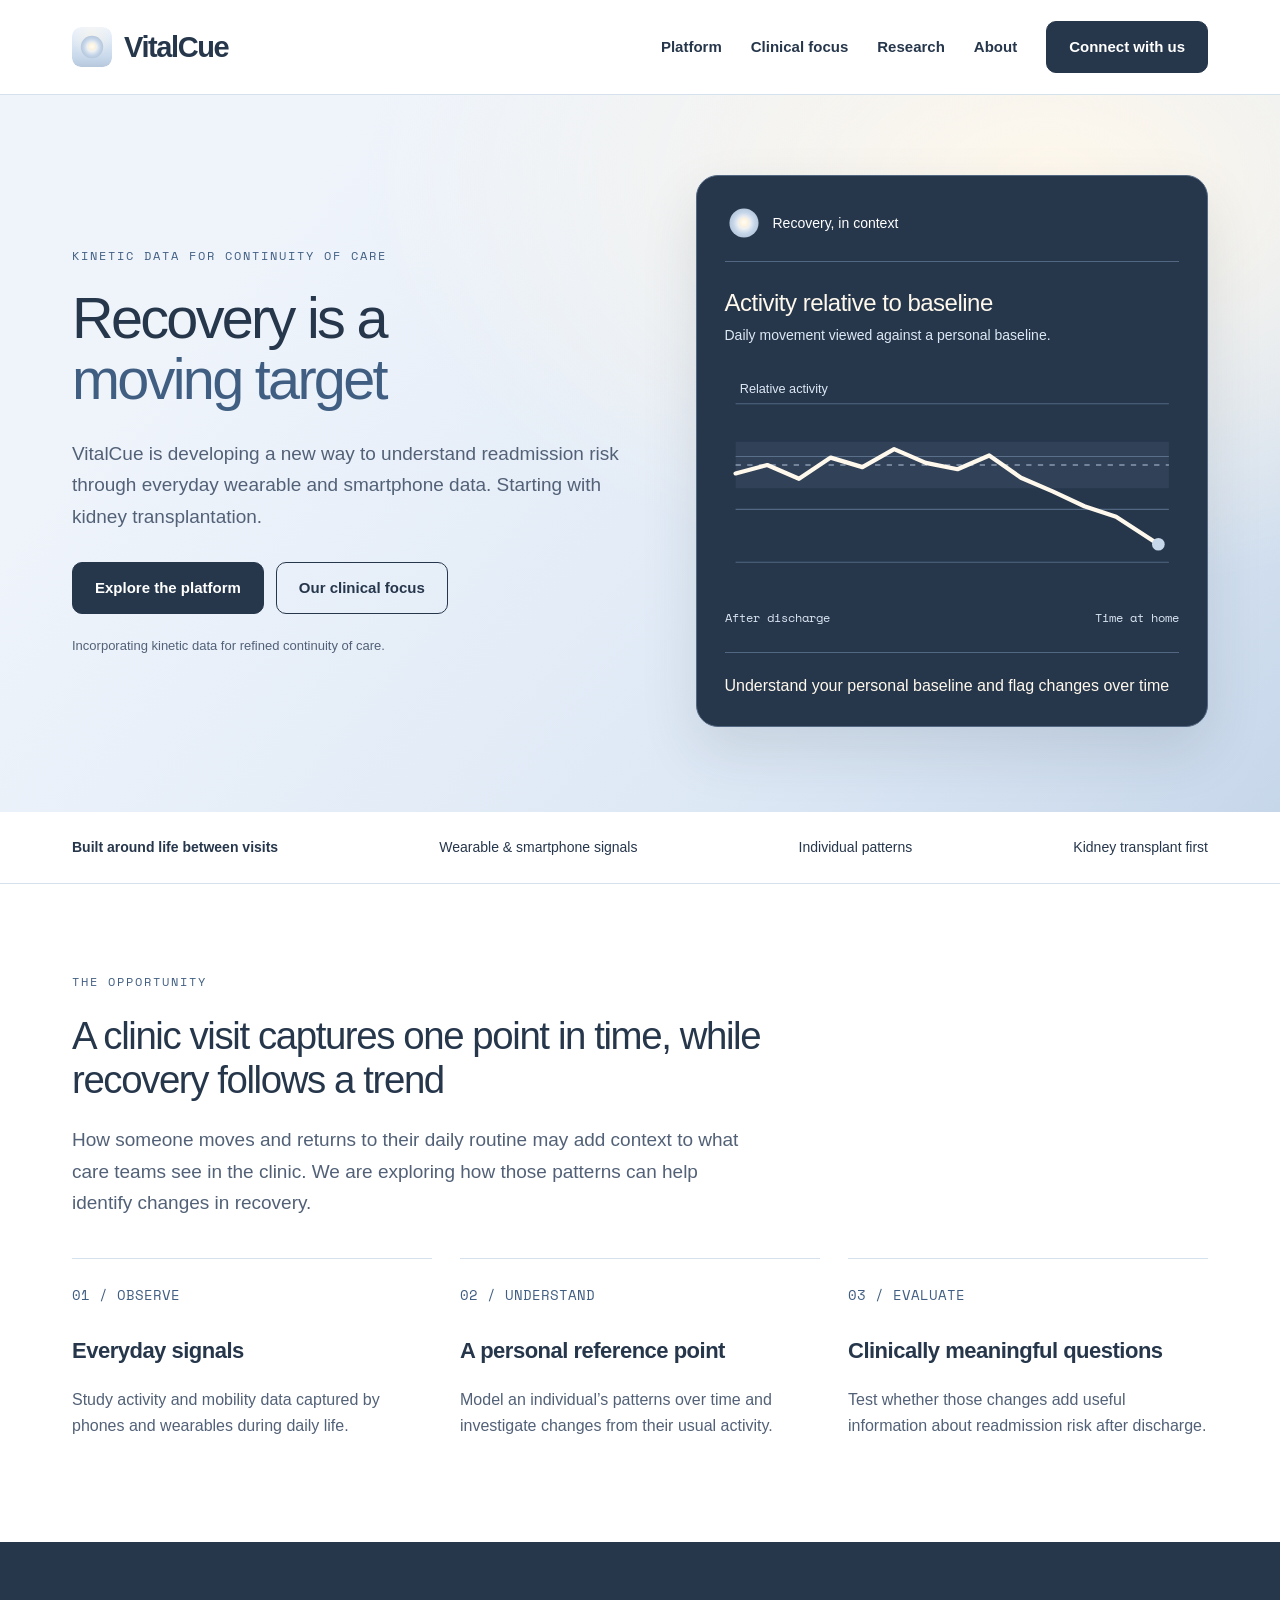
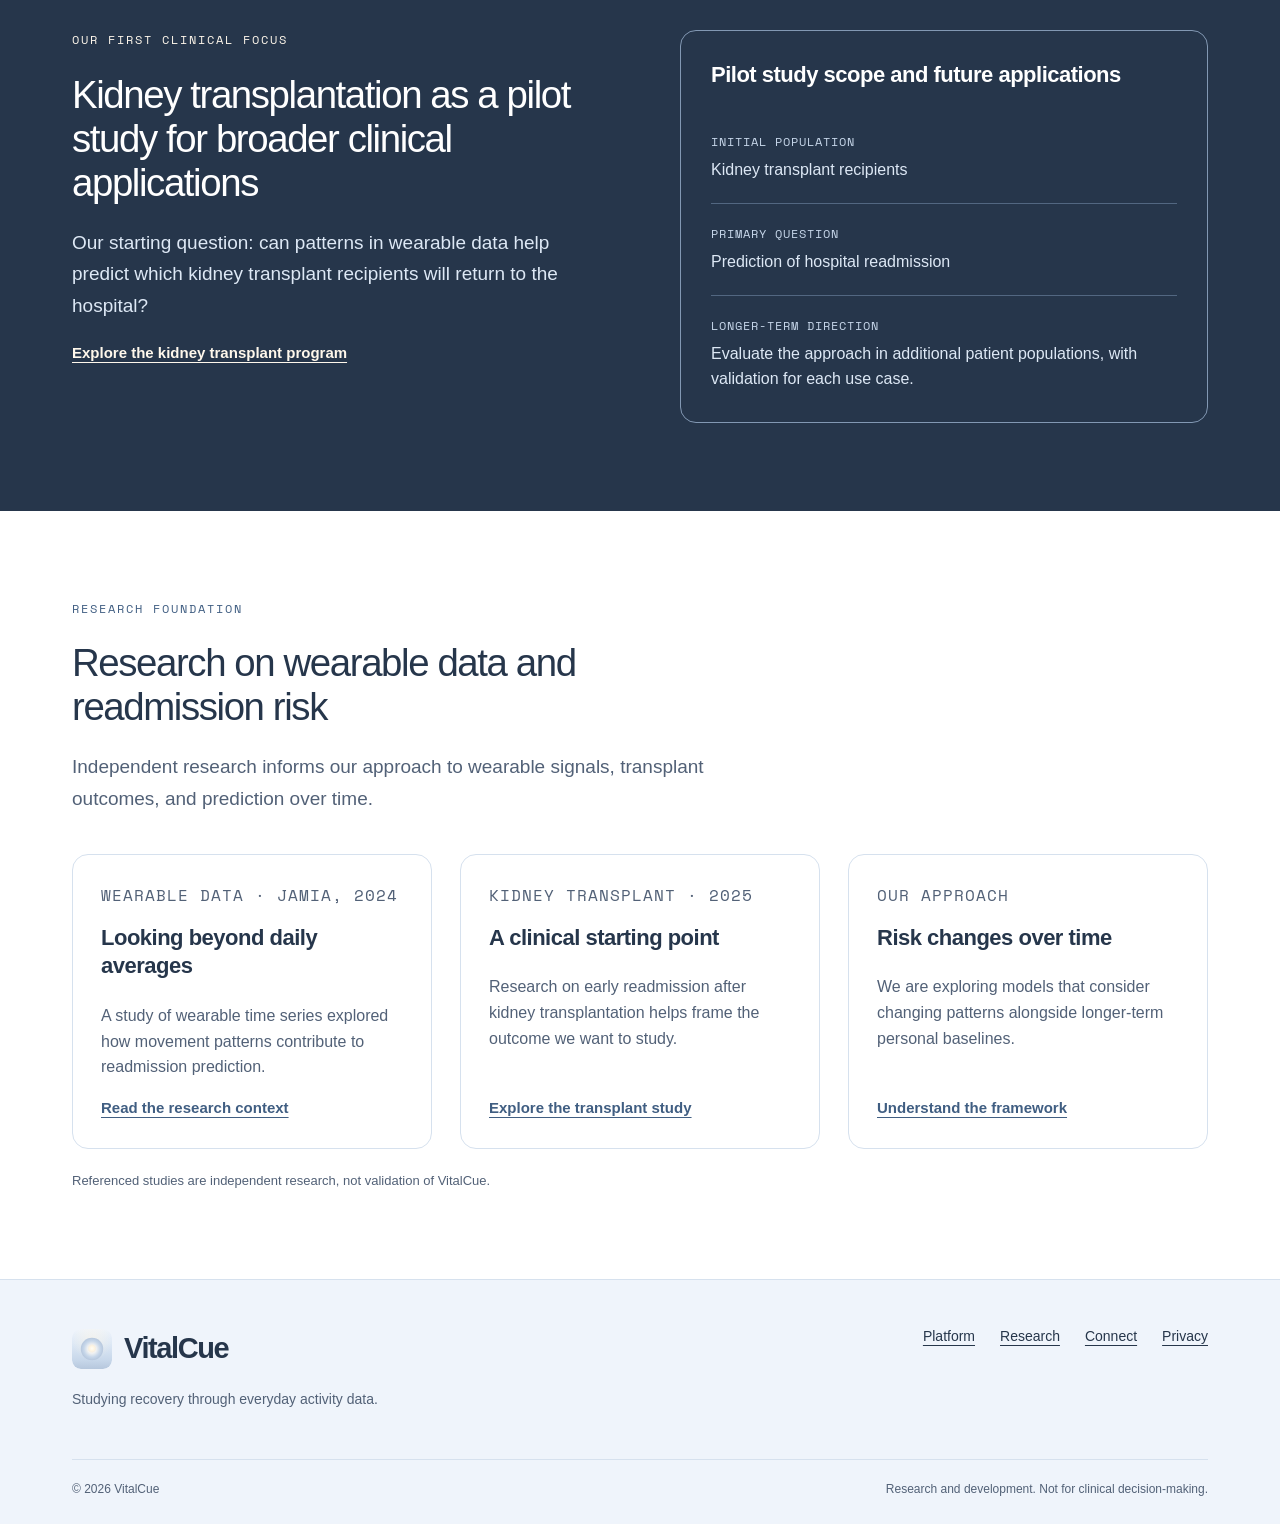
==== commit 35b8cf20: "revised index file" ====
--- a/index.html
+++ b/index.html
@@ -1,9 +1,9 @@
 <!doctype html>
 <html lang="en"><head><meta charset="utf-8"><meta name="viewport" content="width=device-width, initial-scale=1"><title>Understanding recovery beyond the clinic | VitalCue</title><meta name="description" content="VitalCue is developing wearable and smartphone data models to study readmission risk, starting with kidney transplant recipients."><meta name="theme-color" content="#C7D7EA"><meta property="og:title" content="Understanding recovery beyond the clinic | VitalCue"><meta property="og:description" content="VitalCue is developing wearable and smartphone data models to study readmission risk, starting with kidney transplant recipients."><meta property="og:type" content="website"><link rel="stylesheet" href="assets/styles.css?v=app-brand-1"><script defer src="assets/config.js"></script><script defer src="assets/site.js"></script><link rel="icon" href="assets/app-icon.svg?v=1" type="image/svg+xml"><link rel="icon" href="assets/app-favicon.png?v=1" type="image/png" sizes="48x48"><link rel="apple-touch-icon" href="assets/app-touch-icon.png"></head>
 <body><a class="skip" href="#main">Skip to content</a><header class="header"><div class="wrap nav"><a class="brand" href="index.html" aria-label="VitalCue home"><img src="assets/app-icon.svg" alt="" width="40" height="40">VitalCue</a><button class="menu" type="button" aria-expanded="false" aria-controls="navigation">Menu</button><nav class="links" id="navigation" aria-label="Main navigation"><a href="platform.html">Platform</a><a href="clinical-focus.html">Clinical focus</a><a href="research.html">Research</a><a href="about.html">About</a><a class="button" href="contact.html">Connect with us</a></nav></div></header><main id="main">
-<section class="hero"><div class="wrap hero-grid"><div><p class="eyebrow">Connected data. Personalized insight.</p><h1>Recovery continues.<br><em>So should our understanding.</em></h1><p class="lead">VitalCue is developing a new way to understand readmission risk through everyday wearable and smartphone data. Starting with kidney transplantation.</p><div class="actions"><a class="button" href="platform.html">Explore the platform</a><a class="button outline" href="clinical-focus.html">Our clinical focus</a></div><p class="note">A research-driven approach to continuity of care.</p></div><div class="signal"><div class="signal-top"><span class="signal-title"><img class="orb-mark" src="assets/brand-orb.svg" width="38" height="38" alt="">Recovery, in context</span><span class="tag">Illustrative concept</span></div><h3>Patterns tell a fuller story.</h3><p>Daily movement viewed against a personal baseline.</p><svg viewBox="0 0 430 210" role="img" aria-labelledby="chart-title chart-desc"><title id="chart-title">Conceptual activity trend after discharge</title><desc id="chart-desc">An illustrative activity line varies around a baseline before declining. It contains no patient data and represents no validated model output.</desc><g stroke="#526781" stroke-width="1"><path d="M10 30H420M10 80H420M10 130H420M10 180H420"/></g><rect x="10" y="66" width="410" height="44" fill="#C7D7EA" opacity=".07"/><path d="M10 88H420" stroke="#B6C7DD" stroke-dasharray="5 6"/><path d="M10 96L40 88L70 101L100 81L130 90L160 73L190 86L220 92L250 79L280 100L310 113L340 127L370 137L410 163" fill="none" stroke="#FFF8EC" stroke-width="4" stroke-linecap="round" stroke-linejoin="round"/><circle cx="410" cy="163" r="6" fill="#C7D7EA"/><text x="14" y="20" fill="#DDE8F5" font-size="12">Relative activity</text></svg><div class="chart-labels"><span>After discharge</span><span>Time at home</span></div><div class="signal-bottom"><div><strong>Personal baseline</strong><span>Understand what is usual</span></div><div><strong>Changes over time</strong><span>Explore what is different</span></div></div></div></div></section>
+<section class="hero"><div class="wrap hero-grid"><div><p class="eyebrow">Kinetic data for continuity of care</p><h1>Recovery is a<br><em>moving target</em></h1><p class="lead">VitalCue is developing a new way to understand readmission risk through everyday wearable and smartphone data. Starting with kidney transplantation.</p><div class="actions"><a class="button" href="platform.html">Explore the platform</a><a class="button outline" href="clinical-focus.html">Our clinical focus</a></div><p class="note">Incorporating kinetic data for refined continuity of care.</p></div><div class="signal"><div class="signal-top"><span class="signal-title"><img class="orb-mark" src="assets/brand-orb.svg" width="38" height="38" alt="">Recovery, in context</span></div><h3>Activity relative to baseline</h3><p>Daily movement viewed against a personal baseline.</p><svg viewBox="0 0 430 210" role="img" aria-labelledby="chart-title chart-desc"><title id="chart-title">Conceptual activity trend after discharge</title><desc id="chart-desc">An illustrative activity line varies around a baseline before declining. It contains no patient data and represents no validated model output.</desc><g stroke="#526781" stroke-width="1"><path d="M10 30H420M10 80H420M10 130H420M10 180H420"/></g><rect x="10" y="66" width="410" height="44" fill="#C7D7EA" opacity=".07"/><path d="M10 88H420" stroke="#B6C7DD" stroke-dasharray="5 6"/><path d="M10 96L40 88L70 101L100 81L130 90L160 73L190 86L220 92L250 79L280 100L310 113L340 127L370 137L410 163" fill="none" stroke="#FFF8EC" stroke-width="4" stroke-linecap="round" stroke-linejoin="round"/><circle cx="410" cy="163" r="6" fill="#C7D7EA"/><text x="14" y="20" fill="#DDE8F5" font-size="12">Relative activity</text></svg><div class="chart-labels"><span>After discharge</span><span>Time at home</span></div><div class="signal-bottom" style="grid-template-columns:1fr"><div><strong>Understand your personal baseline and flag changes over time</strong></div></div></div></div></section>
 <div class="strip"><div class="wrap"><strong>Built around life between visits</strong><span>Wearable &amp; smartphone signals</span><span>Individual patterns</span><span>Kidney transplant first</span></div></div>
-<section class="section"><div class="wrap"><div class="intro"><p class="eyebrow">The opportunity</p><h2>A visit is a snapshot.<br>Recovery is a changing story.</h2><p class="lead">How someone moves and returns to their daily routine may add context to what care teams see in the clinic. We are exploring how those patterns can help identify changes in recovery.</p></div><div class="grid3"><article class="feature"><span class="number">01 / OBSERVE</span><h3>Everyday signals</h3><p>Study activity and mobility data captured by phones and wearables during daily life.</p></article><article class="feature"><span class="number">02 / UNDERSTAND</span><h3>A personal reference point</h3><p>Model an individual’s patterns over time and investigate changes from their usual activity.</p></article><article class="feature"><span class="number">03 / EVALUATE</span><h3>Clinically meaningful questions</h3><p>Test whether those changes add useful information about readmission risk after discharge.</p></article></div></div></section>
-<section class="section dark"><div class="wrap split"><div><p class="eyebrow">Our first clinical focus</p><h2>Kidney transplantation.<br>Life after discharge.</h2><p class="lead">Our starting question: can patterns in wearable data help predict which kidney transplant recipients will return to the hospital?</p><a class="text-link" href="clinical-focus.html">Explore the kidney transplant program</a></div><div class="focus-panel"><h3>A focused starting point.<br>A broader research vision.</h3><div class="row"><span>INITIAL POPULATION</span><p>Kidney transplant recipients</p></div><div class="row"><span>PRIMARY QUESTION</span><p>Prediction of hospital readmission</p></div><div class="row"><span>LONGER-TERM DIRECTION</span><p>Evaluate the approach in additional patient populations, with validation for each use case.</p></div></div></div></section>
-<section class="section"><div class="wrap"><div class="intro"><p class="eyebrow">Research foundation</p><h2>Informed by evidence.<br>Built to be evaluated.</h2><p class="lead">Independent research informs our approach to wearable signals, transplant outcomes, and prediction over time.</p></div><div class="grid3"><article class="card"><p class="meta">Wearable data · JAMIA, 2024</p><h3>Looking beyond daily averages</h3><p>A study of wearable time series explored how movement patterns contribute to readmission prediction.</p><a class="text-link" href="research.html#wearable">Read the research context</a></article><article class="card"><p class="meta">Kidney transplant · 2025</p><h3>A clinical starting point</h3><p>Research on early readmission after kidney transplantation helps frame the outcome we want to study.</p><a class="text-link" href="research.html#transplant">Explore the transplant study</a></article><article class="card"><p class="meta">Our approach</p><h3>Risk changes over time</h3><p>We are exploring models that consider changing patterns alongside longer-term personal baselines.</p><a class="text-link" href="platform.html#modeling">Understand the framework</a></article></div><p class="note">Referenced studies are independent research, not validation of VitalCue.</p></div></section><section class="section"><div class="wrap"><div class="cta"><h2>Help shape the next chapter of connected care.</h2><a class="button" href="contact.html">Explore collaboration</a></div></div></section></main>
-<footer class="footer"><div class="wrap"><div class="footer-top"><div><a class="brand" href="index.html"><img src="assets/app-icon.svg" width="40" height="40" alt="">VitalCue</a><p>Everyday signals. A clearer picture of recovery.</p></div><nav class="footer-links" aria-label="Footer navigation"><a href="platform.html">Platform</a><a href="research.html">Research</a><a href="contact.html">Connect</a><a href="privacy.html">Privacy</a></nav></div><div class="footer-bottom"><span>© 2026 VitalCue</span><span>Research and development. Not for clinical decision-making.</span></div></div></footer></body></html>+<section class="section"><div class="wrap"><div class="intro"><p class="eyebrow">The opportunity</p><h2>A clinic visit captures one point in time, while recovery follows a trend</h2><p class="lead">How someone moves and returns to their daily routine may add context to what care teams see in the clinic. We are exploring how those patterns can help identify changes in recovery.</p></div><div class="grid3"><article class="feature"><span class="number">01 / OBSERVE</span><h3>Everyday signals</h3><p>Study activity and mobility data captured by phones and wearables during daily life.</p></article><article class="feature"><span class="number">02 / UNDERSTAND</span><h3>A personal reference point</h3><p>Model an individual’s patterns over time and investigate changes from their usual activity.</p></article><article class="feature"><span class="number">03 / EVALUATE</span><h3>Clinically meaningful questions</h3><p>Test whether those changes add useful information about readmission risk after discharge.</p></article></div></div></section>
+<section class="section dark"><div class="wrap split"><div><p class="eyebrow">Our first clinical focus</p><h2>Kidney transplantation as a pilot study for broader clinical applications</h2><p class="lead">Our starting question: can patterns in wearable data help predict which kidney transplant recipients will return to the hospital?</p><a class="text-link" href="clinical-focus.html">Explore the kidney transplant program</a></div><div class="focus-panel"><h3>Pilot study scope and future applications</h3><div class="row"><span>INITIAL POPULATION</span><p>Kidney transplant recipients</p></div><div class="row"><span>PRIMARY QUESTION</span><p>Prediction of hospital readmission</p></div><div class="row"><span>LONGER-TERM DIRECTION</span><p>Evaluate the approach in additional patient populations, with validation for each use case.</p></div></div></div></section>
+<section class="section"><div class="wrap"><div class="intro"><p class="eyebrow">Research foundation</p><h2>Research on wearable data and readmission risk</h2><p class="lead">Independent research informs our approach to wearable signals, transplant outcomes, and prediction over time.</p></div><div class="grid3"><article class="card"><p class="meta">Wearable data · JAMIA, 2024</p><h3>Looking beyond daily averages</h3><p>A study of wearable time series explored how movement patterns contribute to readmission prediction.</p><a class="text-link" href="research.html#wearable">Read the research context</a></article><article class="card"><p class="meta">Kidney transplant · 2025</p><h3>A clinical starting point</h3><p>Research on early readmission after kidney transplantation helps frame the outcome we want to study.</p><a class="text-link" href="research.html#transplant">Explore the transplant study</a></article><article class="card"><p class="meta">Our approach</p><h3>Risk changes over time</h3><p>We are exploring models that consider changing patterns alongside longer-term personal baselines.</p><a class="text-link" href="platform.html#modeling">Understand the framework</a></article></div><p class="note">Referenced studies are independent research, not validation of VitalCue.</p></div></section></main>
+<footer class="footer"><div class="wrap"><div class="footer-top"><div><a class="brand" href="index.html"><img src="assets/app-icon.svg" width="40" height="40" alt="">VitalCue</a><p>Studying recovery through everyday activity data.</p></div><nav class="footer-links" aria-label="Footer navigation"><a href="platform.html">Platform</a><a href="research.html">Research</a><a href="contact.html">Connect</a><a href="privacy.html">Privacy</a></nav></div><div class="footer-bottom"><span>© 2026 VitalCue</span><span>Research and development. Not for clinical decision-making.</span></div></div></footer></body></html>
